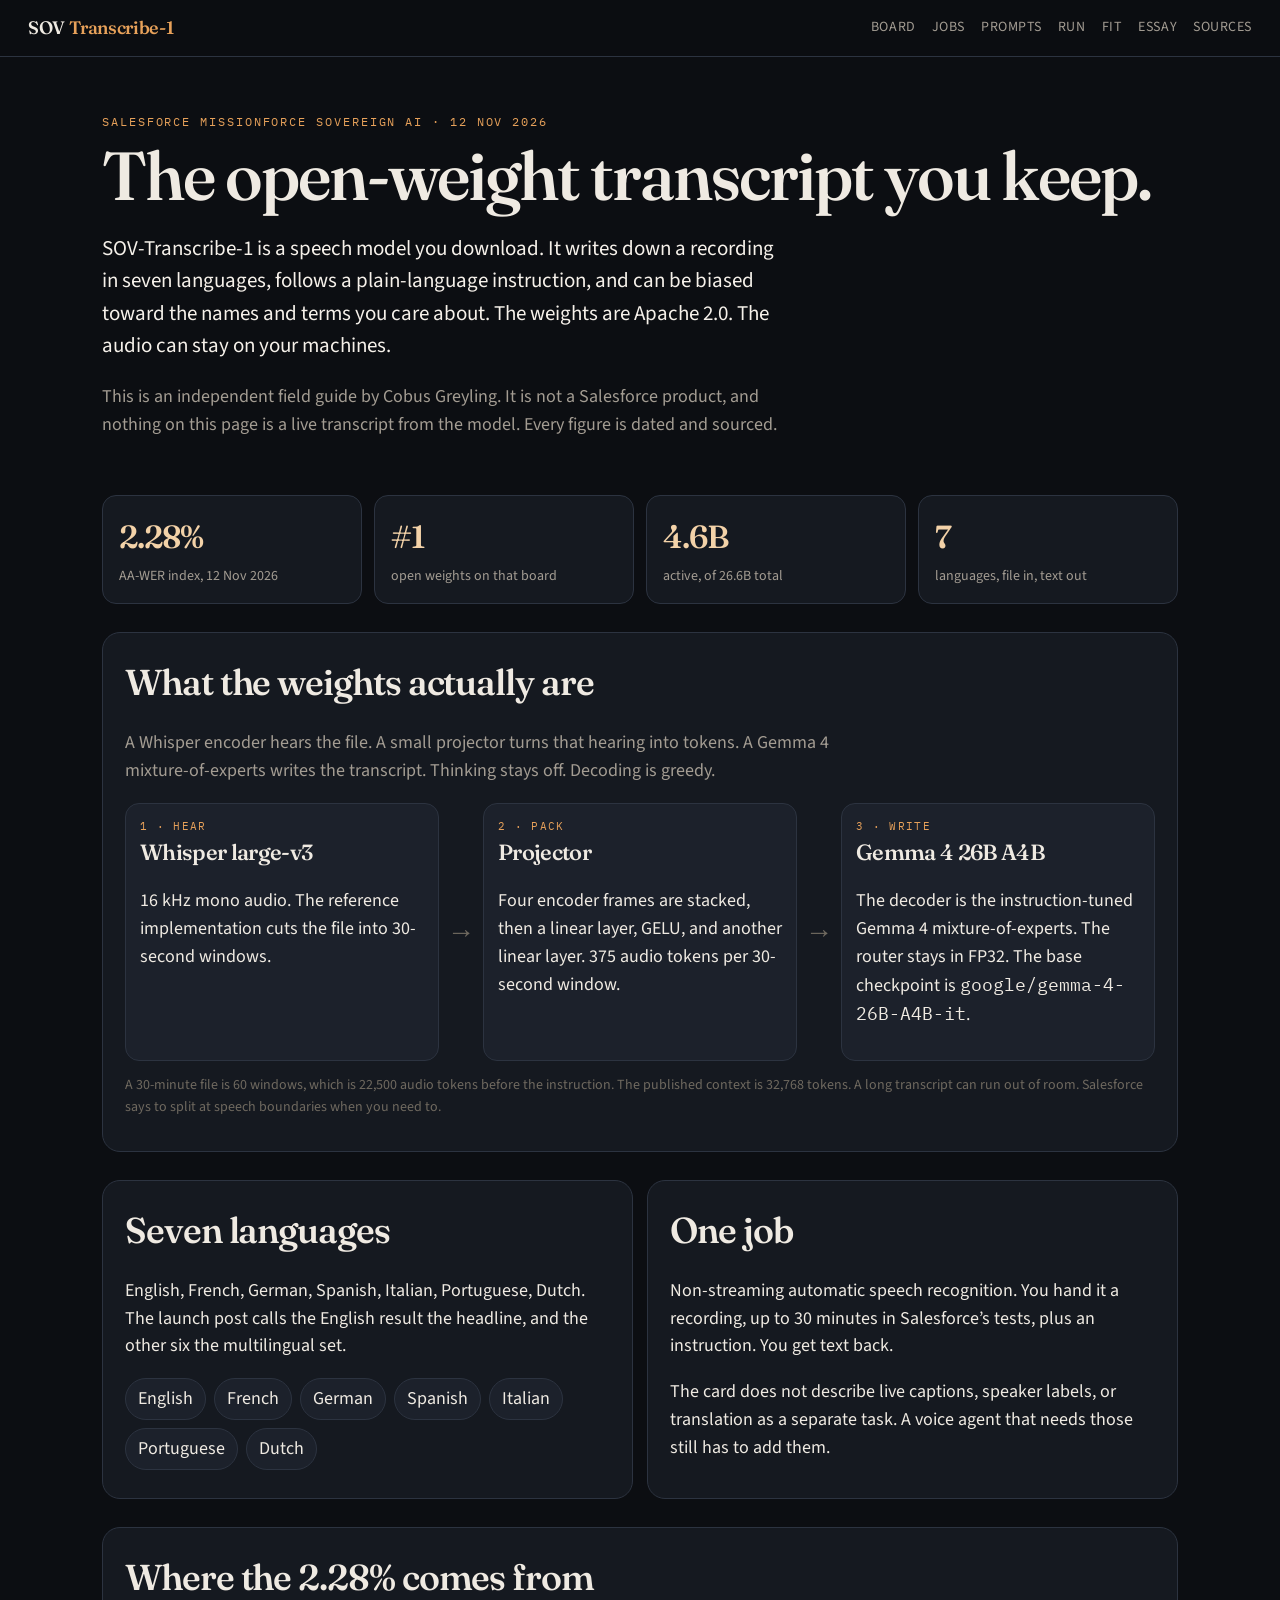
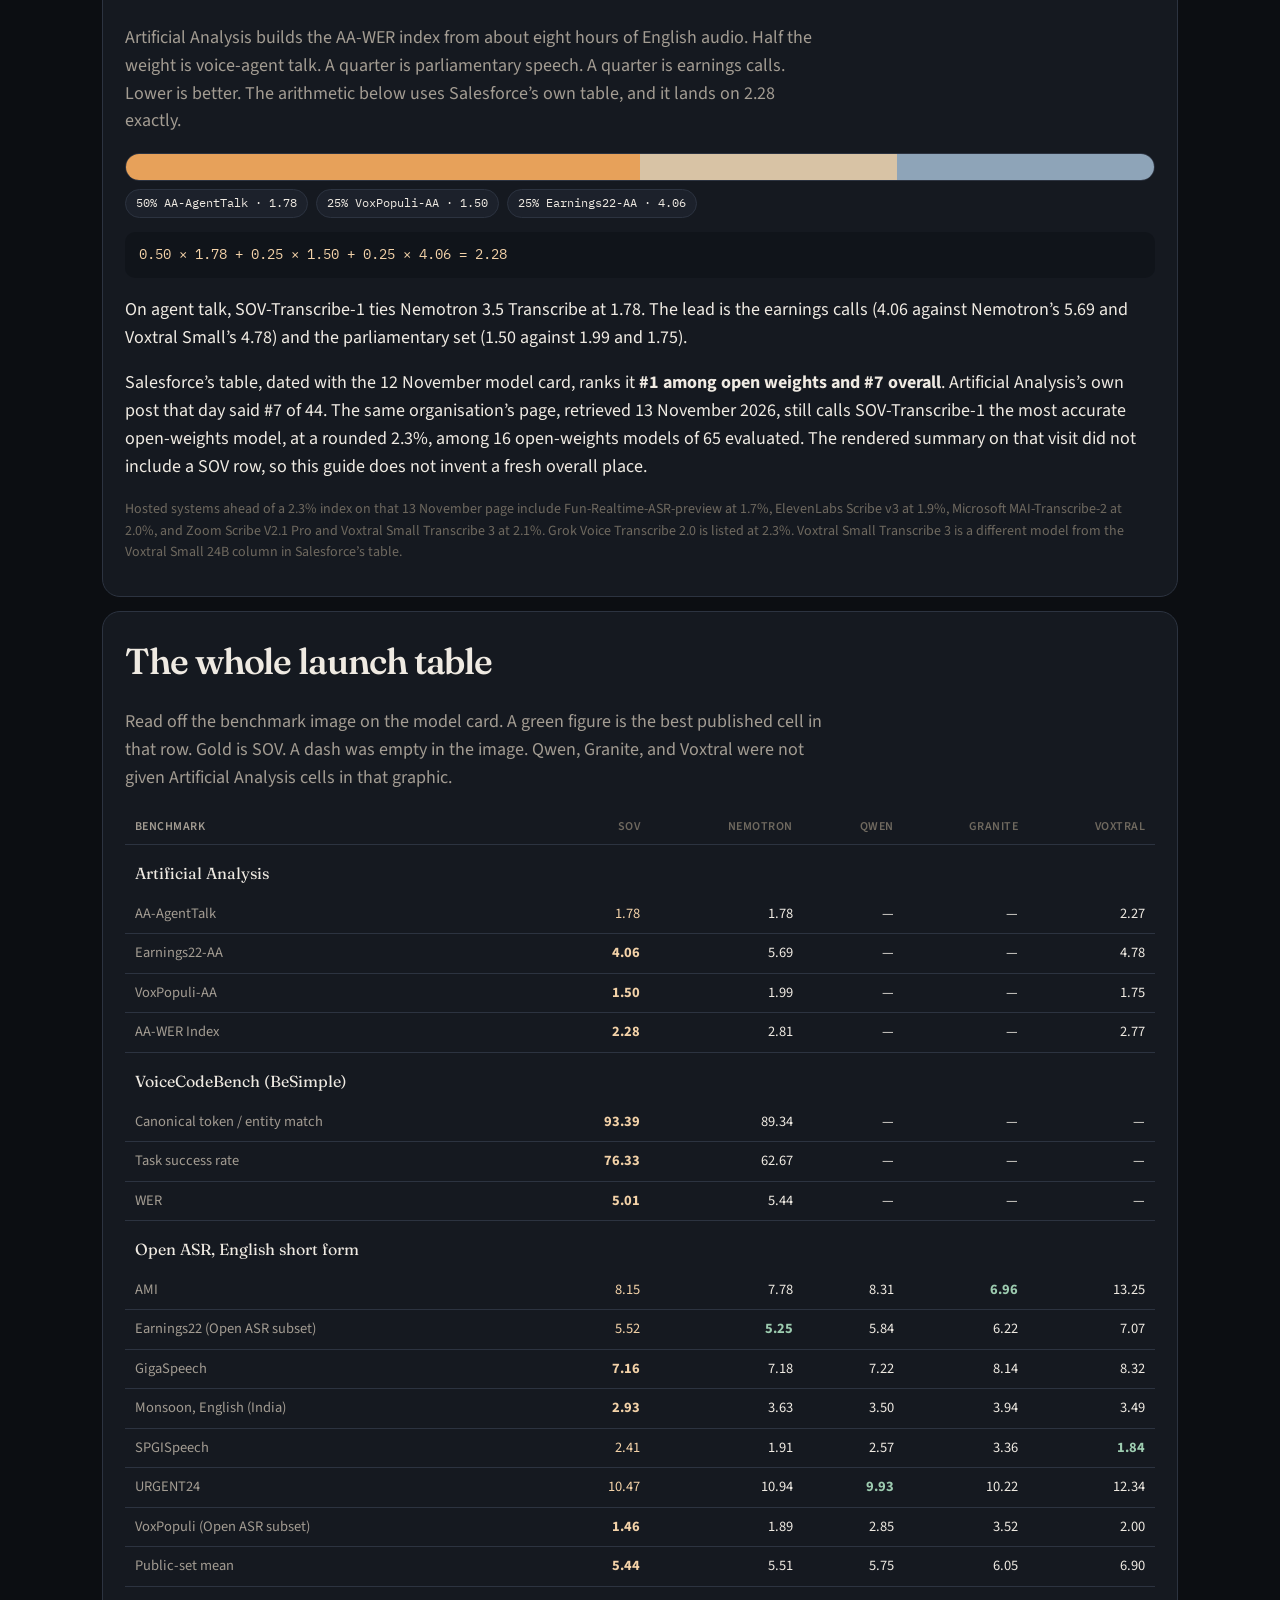
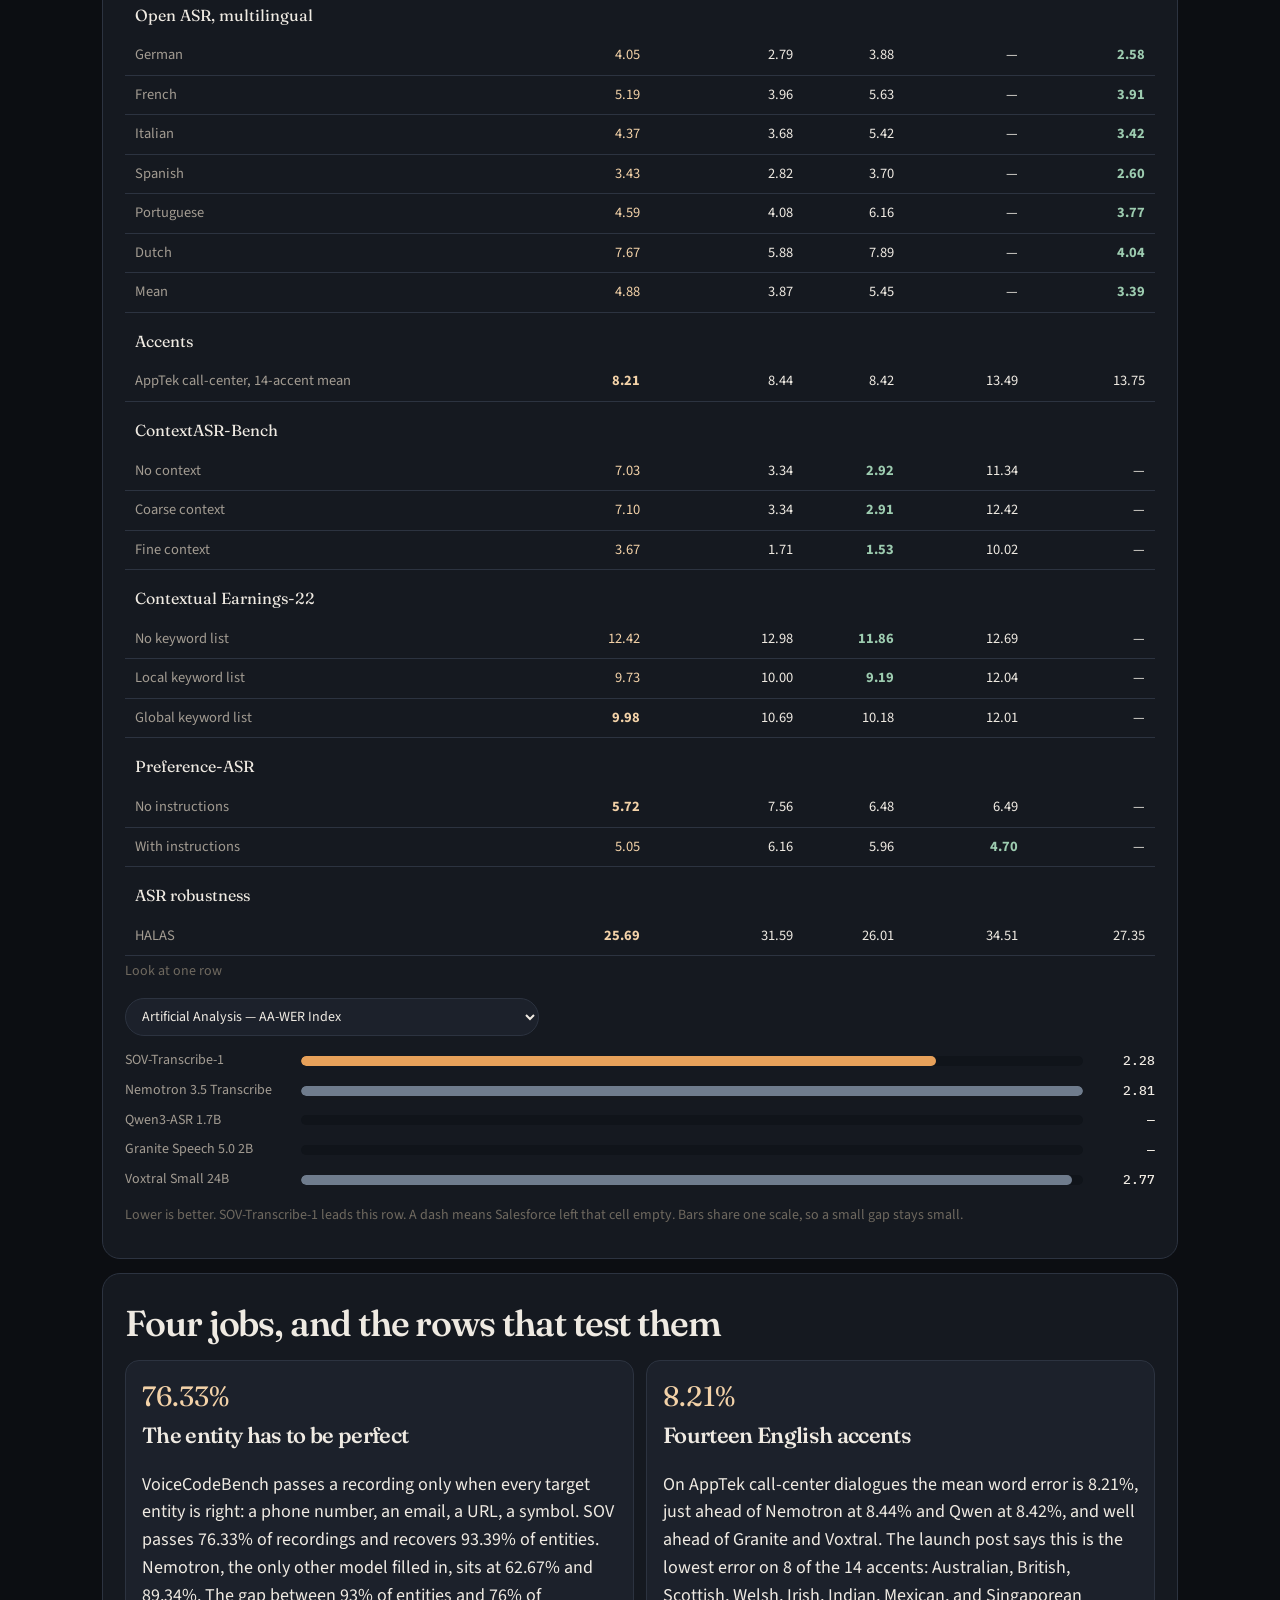
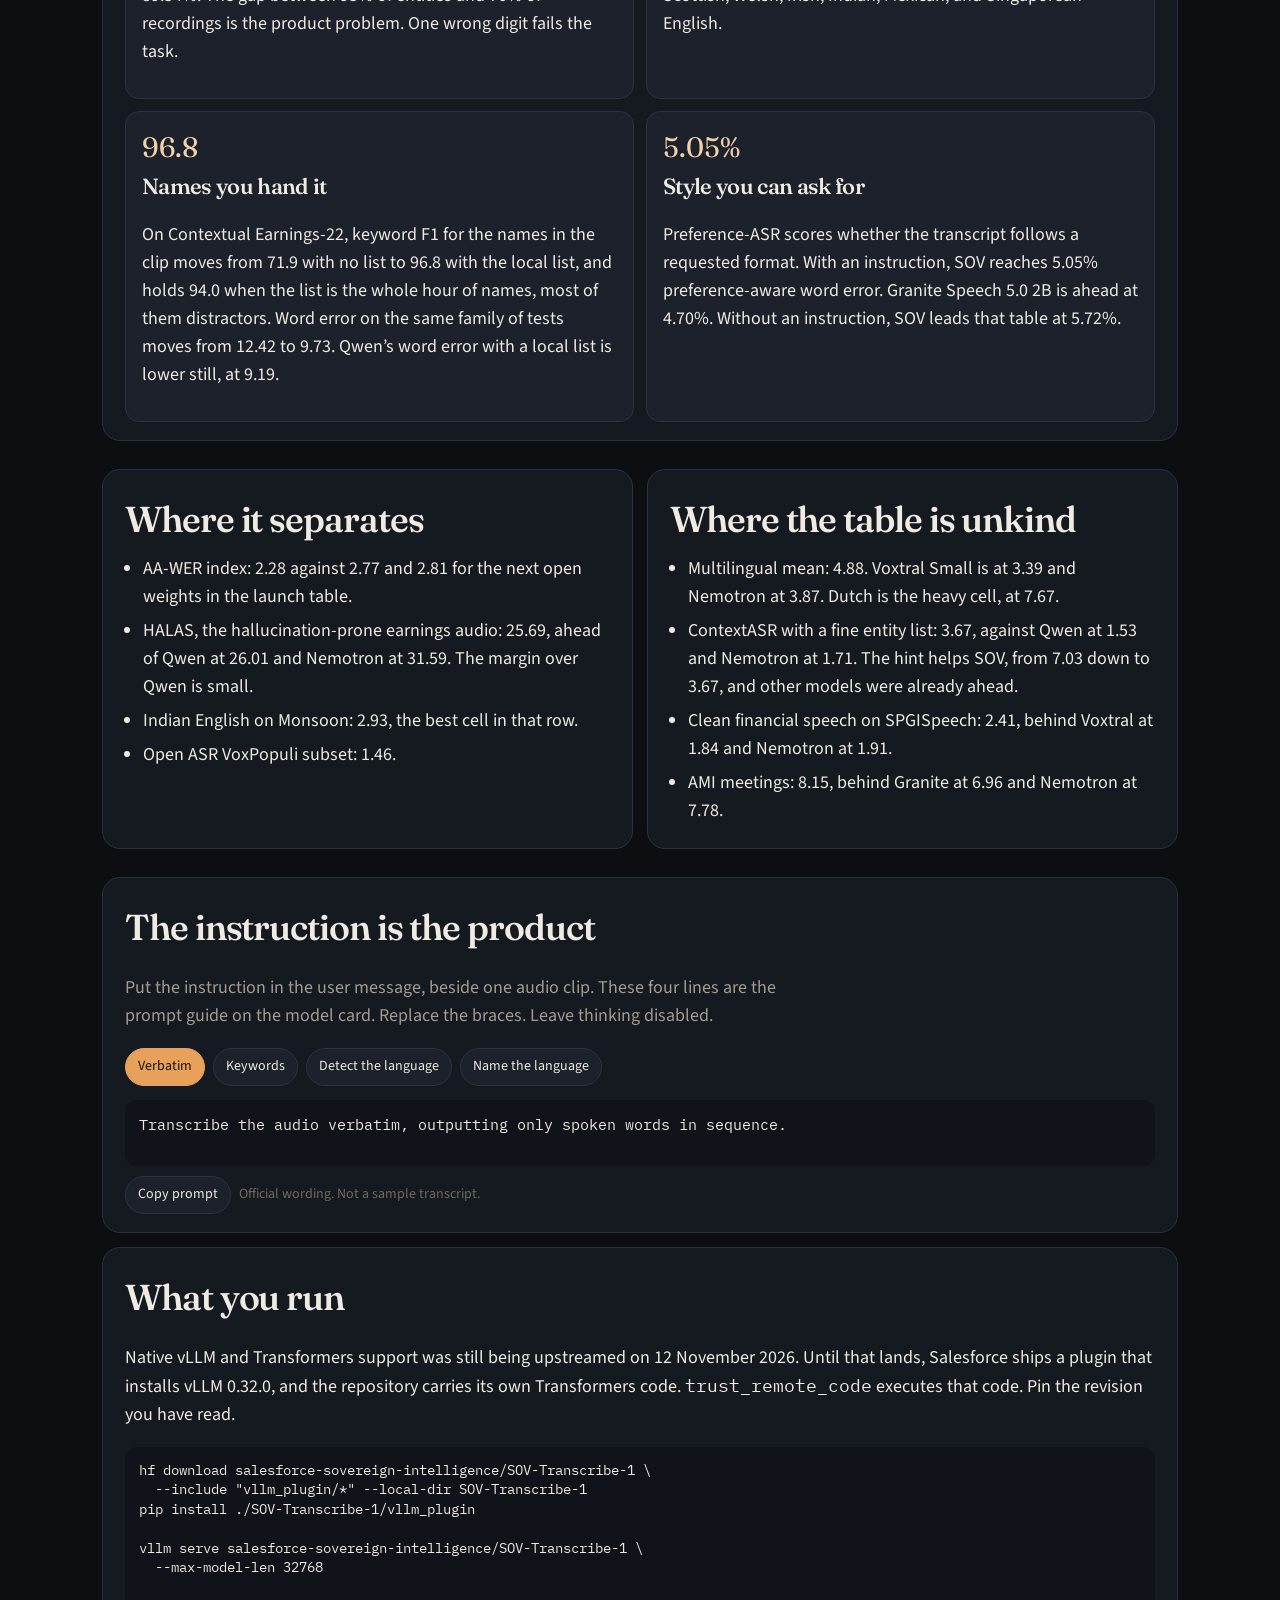
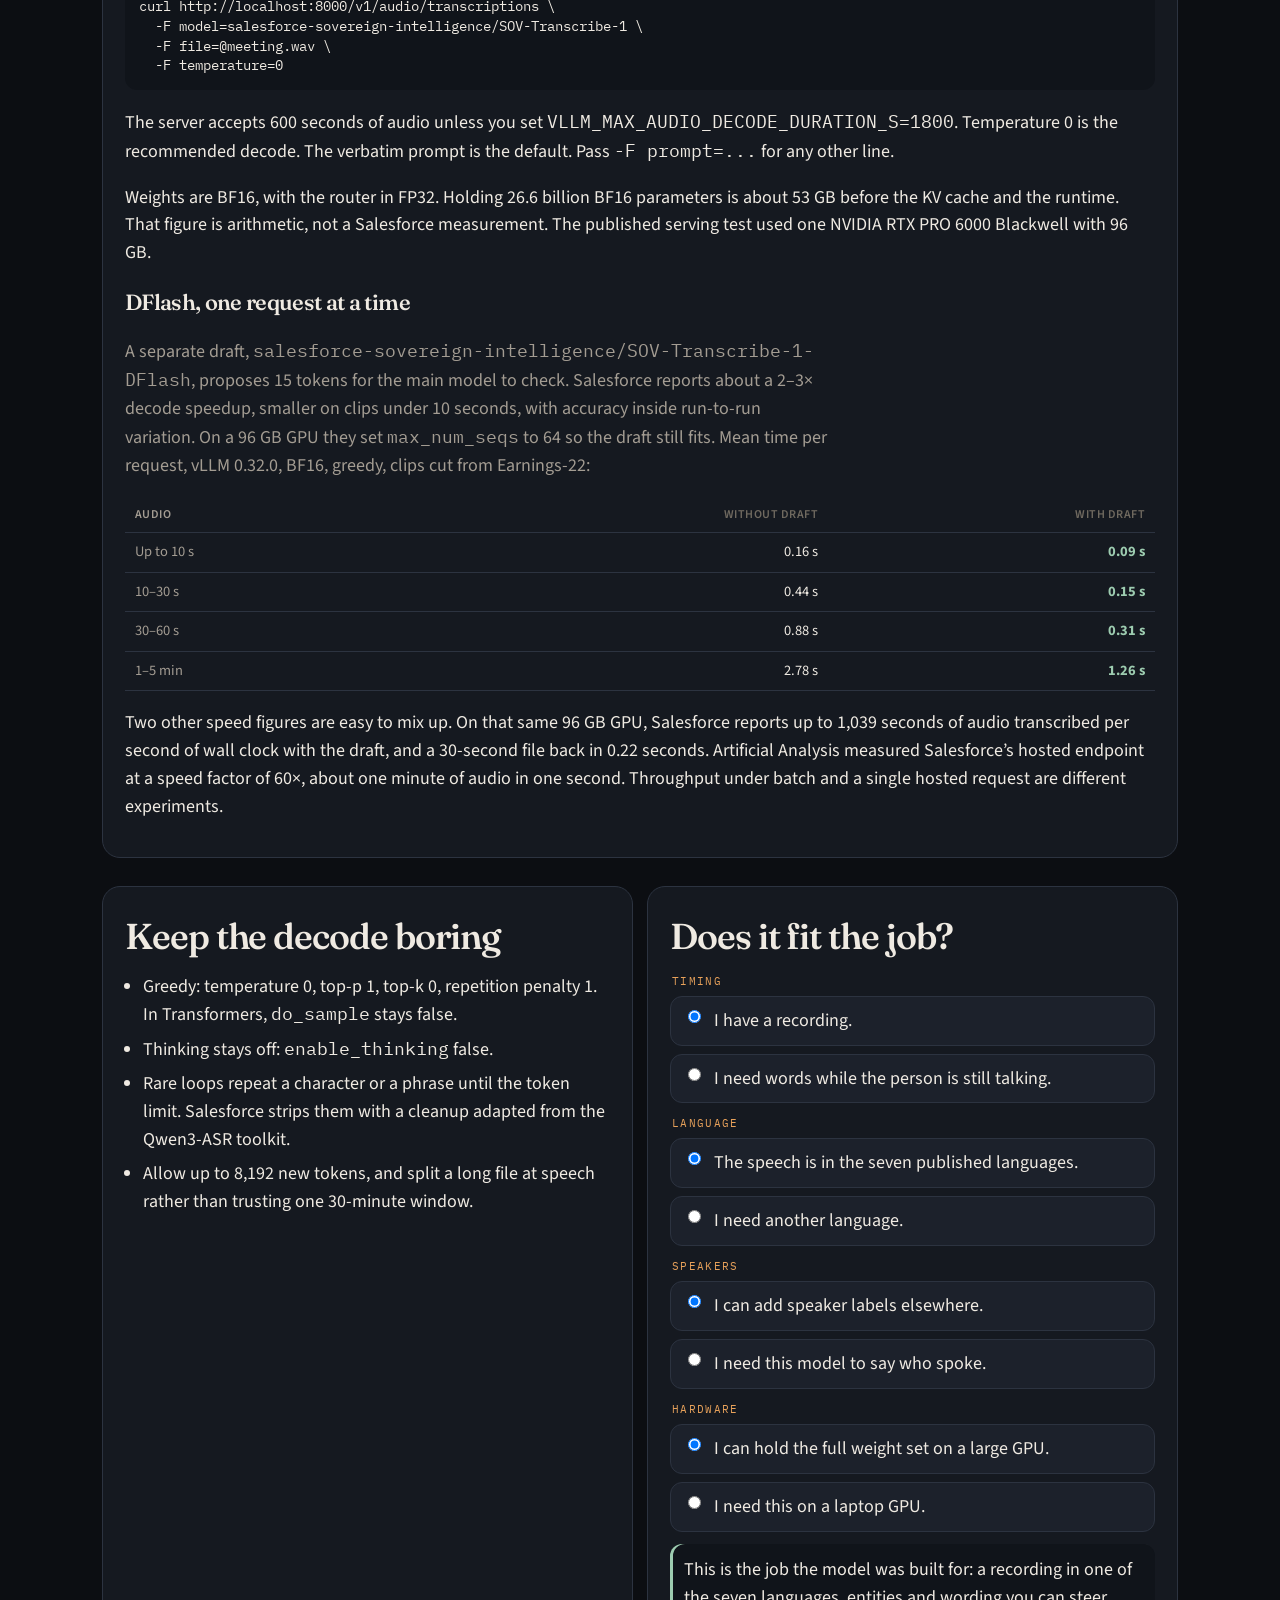
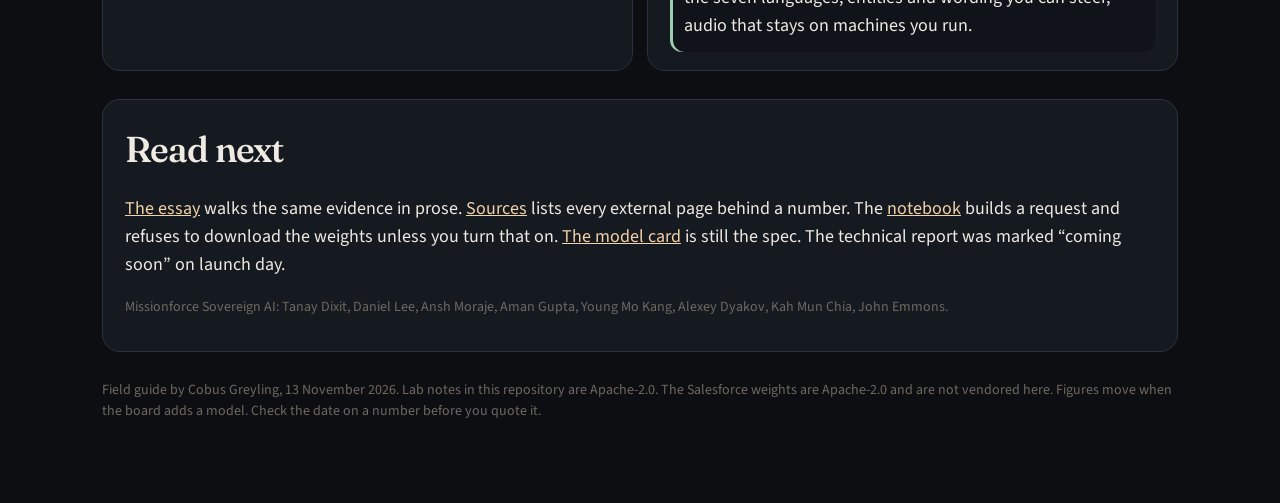
==== index.html @ 519de32b "Add a field guide to Salesforce SOV-Transcribe-1. The guide keeps the 12 November 2026 launch table," ====
<!DOCTYPE html>
<html lang="en">
<head>
  <meta charset="utf-8" />
  <meta name="viewport" content="width=device-width, initial-scale=1" />
  <title>SOV-Transcribe-1 — a field guide</title>
  <meta name="description" content="Independent field guide to Salesforce SOV-Transcribe-1. Architecture, the 12 November 2026 benchmark table, prompts, and what it takes to run the weights." />
  <meta property="og:title" content="SOV-Transcribe-1 — a field guide" />
  <meta property="og:description" content="The open-weight transcript you keep. 2.28% AA-WER, where that lead comes from, and where the table is unkind." />
  <meta property="og:type" content="website" />
  <link rel="icon" href="assets/favicon.svg" type="image/svg+xml" />
  <link rel="preconnect" href="https://fonts.googleapis.com" />
  <link rel="preconnect" href="https://fonts.gstatic.com" crossorigin />
  <link href="https://fonts.googleapis.com/css2?family=Fraunces:opsz,wght@9..144,500;9..144,560&family=IBM+Plex+Mono:wght@400;500&family=Source+Sans+3:wght@400;600&display=swap" rel="stylesheet" />
  <link rel="stylesheet" href="styles.css" />
</head>
<body>
  <nav class="nav">
    <a class="brand" href="#top">SOV <span>Transcribe-1</span></a>
    <div class="nav-links">
      <a href="#board">Board</a>
      <a href="#jobs">Jobs</a>
      <a href="#prompts">Prompts</a>
      <a href="#run">Run</a>
      <a href="#fit">Fit</a>
      <a href="BLOG.md">Essay</a>
      <a href="SOURCES.md">Sources</a>
    </div>
  </nav>

  <main class="wrap" id="top">
    <header class="hero">
      <p class="eyebrow">Salesforce Missionforce Sovereign AI · 12 Nov 2026</p>
      <h1>The open-weight transcript you keep.</h1>
      <p class="lede">SOV-Transcribe-1 is a speech model you download. It writes down a recording in seven languages, follows a plain-language instruction, and can be biased toward the names and terms you care about. The weights are Apache 2.0. The audio can stay on your machines.</p>
      <p class="sub">This is an independent field guide by Cobus Greyling. It is not a Salesforce product, and nothing on this page is a live transcript from the model. Every figure is dated and sourced.</p>
    </header>

    <section class="stats" aria-label="Snapshot">
      <div class="stat"><b>2.28%</b><span>AA-WER index, 12 Nov 2026</span></div>
      <div class="stat"><b>#1</b><span>open weights on that board</span></div>
      <div class="stat"><b>4.6B</b><span>active, of 26.6B total</span></div>
      <div class="stat"><b>7</b><span>languages, file in, text out</span></div>
    </section>

    <section class="panel" id="model">
      <h2>What the weights actually are</h2>
      <p class="sub">A Whisper encoder hears the file. A small projector turns that hearing into tokens. A Gemma 4 mixture-of-experts writes the transcript. Thinking stays off. Decoding is greedy.</p>
      <div class="arch">
        <article class="stage">
          <div class="k">1 · Hear</div>
          <h3>Whisper large-v3</h3>
          <p>16 kHz mono audio. The reference implementation cuts the file into 30-second windows.</p>
        </article>
        <div class="arrow" aria-hidden="true">→</div>
        <article class="stage">
          <div class="k">2 · Pack</div>
          <h3>Projector</h3>
          <p>Four encoder frames are stacked, then a linear layer, GELU, and another linear layer. 375 audio tokens per 30-second window.</p>
        </article>
        <div class="arrow" aria-hidden="true">→</div>
        <article class="stage">
          <div class="k">3 · Write</div>
          <h3>Gemma 4 26B A4B</h3>
          <p>The decoder is the instruction-tuned Gemma 4 mixture-of-experts. The router stays in FP32. The base checkpoint is <code>google/gemma-4-26B-A4B-it</code>.</p>
        </article>
      </div>
      <p class="note">A 30-minute file is 60 windows, which is 22,500 audio tokens before the instruction. The published context is 32,768 tokens. A long transcript can run out of room. Salesforce says to split at speech boundaries when you need to.</p>
    </section>

    <section class="grid-2">
      <article class="panel">
        <h2>Seven languages</h2>
        <p>English, French, German, Spanish, Italian, Portuguese, Dutch. The launch post calls the English result the headline, and the other six the multilingual set.</p>
        <div class="langs">
          <span>English</span><span>French</span><span>German</span><span>Spanish</span><span>Italian</span><span>Portuguese</span><span>Dutch</span>
        </div>
      </article>
      <article class="panel">
        <h2>One job</h2>
        <p>Non-streaming automatic speech recognition. You hand it a recording, up to 30 minutes in Salesforce’s tests, plus an instruction. You get text back.</p>
        <p>The card does not describe live captions, speaker labels, or translation as a separate task. A voice agent that needs those still has to add them.</p>
      </article>
    </section>

    <section class="panel" id="board">
      <h2>Where the 2.28% comes from</h2>
      <p class="sub">Artificial Analysis builds the AA-WER index from about eight hours of English audio. Half the weight is voice-agent talk. A quarter is parliamentary speech. A quarter is earnings calls. Lower is better. The arithmetic below uses Salesforce’s own table, and it lands on 2.28 exactly.</p>
      <div class="weight" aria-hidden="true"><i></i><i></i><i></i></div>
      <div class="chips">
        <span class="chip">50% AA-AgentTalk · 1.78</span>
        <span class="chip">25% VoxPopuli-AA · 1.50</span>
        <span class="chip">25% Earnings22-AA · 4.06</span>
      </div>
      <p class="math">0.50 × 1.78 + 0.25 × 1.50 + 0.25 × 4.06 = 2.28</p>
      <p>On agent talk, SOV-Transcribe-1 ties Nemotron 3.5 Transcribe at 1.78. The lead is the earnings calls (4.06 against Nemotron’s 5.69 and Voxtral Small’s 4.78) and the parliamentary set (1.50 against 1.99 and 1.75).</p>
      <p>Salesforce’s table, dated with the 12 November model card, ranks it <strong>#1 among open weights and #7 overall</strong>. Artificial Analysis’s own post that day said #7 of 44. The same organisation’s page, retrieved 13 November 2026, still calls SOV-Transcribe-1 the most accurate open-weights model, at a rounded 2.3%, among 16 open-weights models of 65 evaluated. The rendered summary on that visit did not include a SOV row, so this guide does not invent a fresh overall place.</p>
      <p class="note">Hosted systems ahead of a 2.3% index on that 13 November page include Fun-Realtime-ASR-preview at 1.7%, ElevenLabs Scribe v3 at 1.9%, Microsoft MAI-Transcribe-2 at 2.0%, and Zoom Scribe V2.1 Pro and Voxtral Small Transcribe 3 at 2.1%. Grok Voice Transcribe 2.0 is listed at 2.3%. Voxtral Small Transcribe 3 is a different model from the Voxtral Small 24B column in Salesforce’s table.</p>
    </section>

    <section class="panel">
      <h2>The whole launch table</h2>
      <p class="sub">Read off the benchmark image on the model card. A green figure is the best published cell in that row. Gold is SOV. A dash was empty in the image. Qwen, Granite, and Voxtral were not given Artificial Analysis cells in that graphic.</p>
      <div class="table-wrap">
        <table id="table"></table>
      </div>
      <label class="note" for="row-select">Look at one row</label>
      <div class="toolbar">
        <select id="row-select" aria-label="Benchmark row"></select>
      </div>
      <div class="bars" id="chart"></div>
      <p class="note" id="chart-note"></p>
    </section>

    <section class="panel" id="jobs">
      <h2>Four jobs, and the rows that test them</h2>
      <div class="jobs">
        <article class="job">
          <div class="num">76.33%</div>
          <h3>The entity has to be perfect</h3>
          <p>VoiceCodeBench passes a recording only when every target entity is right: a phone number, an email, a URL, a symbol. SOV passes 76.33% of recordings and recovers 93.39% of entities. Nemotron, the only other model filled in, sits at 62.67% and 89.34%. The gap between 93% of entities and 76% of recordings is the product problem. One wrong digit fails the task.</p>
        </article>
        <article class="job">
          <div class="num">8.21%</div>
          <h3>Fourteen English accents</h3>
          <p>On AppTek call-center dialogues the mean word error is 8.21%, just ahead of Nemotron at 8.44% and Qwen at 8.42%, and well ahead of Granite and Voxtral. The launch post says this is the lowest error on 8 of the 14 accents: Australian, British, Scottish, Welsh, Irish, Indian, Mexican, and Singaporean English.</p>
        </article>
        <article class="job">
          <div class="num">96.8</div>
          <h3>Names you hand it</h3>
          <p>On Contextual Earnings-22, keyword F1 for the names in the clip moves from 71.9 with no list to 96.8 with the local list, and holds 94.0 when the list is the whole hour of names, most of them distractors. Word error on the same family of tests moves from 12.42 to 9.73. Qwen’s word error with a local list is lower still, at 9.19.</p>
        </article>
        <article class="job">
          <div class="num">5.05%</div>
          <h3>Style you can ask for</h3>
          <p>Preference-ASR scores whether the transcript follows a requested format. With an instruction, SOV reaches 5.05% preference-aware word error. Granite Speech 5.0 2B is ahead at 4.70%. Without an instruction, SOV leads that table at 5.72%.</p>
        </article>
      </div>
    </section>

    <section class="grid-2">
      <article class="panel">
        <h2>Where it separates</h2>
        <ul>
          <li>AA-WER index: 2.28 against 2.77 and 2.81 for the next open weights in the launch table.</li>
          <li>HALAS, the hallucination-prone earnings audio: 25.69, ahead of Qwen at 26.01 and Nemotron at 31.59. The margin over Qwen is small.</li>
          <li>Indian English on Monsoon: 2.93, the best cell in that row.</li>
          <li>Open ASR VoxPopuli subset: 1.46.</li>
        </ul>
      </article>
      <article class="panel">
        <h2>Where the table is unkind</h2>
        <ul>
          <li>Multilingual mean: 4.88. Voxtral Small is at 3.39 and Nemotron at 3.87. Dutch is the heavy cell, at 7.67.</li>
          <li>ContextASR with a fine entity list: 3.67, against Qwen at 1.53 and Nemotron at 1.71. The hint helps SOV, from 7.03 down to 3.67, and other models were already ahead.</li>
          <li>Clean financial speech on SPGISpeech: 2.41, behind Voxtral at 1.84 and Nemotron at 1.91.</li>
          <li>AMI meetings: 8.15, behind Granite at 6.96 and Nemotron at 7.78.</li>
        </ul>
      </article>
    </section>

    <section class="panel" id="prompts">
      <h2>The instruction is the product</h2>
      <p class="sub">Put the instruction in the user message, beside one audio clip. These four lines are the prompt guide on the model card. Replace the braces. Leave thinking disabled.</p>
      <div class="toolbar" id="prompt-tabs"></div>
      <div class="prompt-box" id="prompt-box"></div>
      <div class="row-actions">
        <button class="copy" id="copy" type="button">Copy prompt</button>
        <span class="note">Official wording. Not a sample transcript.</span>
      </div>
    </section>

    <section class="panel" id="run">
      <h2>What you run</h2>
      <p>Native vLLM and Transformers support was still being upstreamed on 12 November 2026. Until that lands, Salesforce ships a plugin that installs vLLM 0.32.0, and the repository carries its own Transformers code. <code>trust_remote_code</code> executes that code. Pin the revision you have read.</p>
      <pre>hf download salesforce-sovereign-intelligence/SOV-Transcribe-1 \
  --include "vllm_plugin/*" --local-dir SOV-Transcribe-1
pip install ./SOV-Transcribe-1/vllm_plugin

vllm serve salesforce-sovereign-intelligence/SOV-Transcribe-1 \
  --max-model-len 32768

curl http://localhost:8000/v1/audio/transcriptions \
  -F model=salesforce-sovereign-intelligence/SOV-Transcribe-1 \
  -F file=@meeting.wav \
  -F temperature=0</pre>
      <p>The server accepts 600 seconds of audio unless you set <code>VLLM_MAX_AUDIO_DECODE_DURATION_S=1800</code>. Temperature 0 is the recommended decode. The verbatim prompt is the default. Pass <code>-F prompt=...</code> for any other line.</p>
      <p>Weights are BF16, with the router in FP32. Holding 26.6 billion BF16 parameters is about 53 GB before the KV cache and the runtime. That figure is arithmetic, not a Salesforce measurement. The published serving test used one NVIDIA RTX PRO 6000 Blackwell with 96 GB.</p>
      <h3>DFlash, one request at a time</h3>
      <p class="sub">A separate draft, <code>salesforce-sovereign-intelligence/SOV-Transcribe-1-DFlash</code>, proposes 15 tokens for the main model to check. Salesforce reports about a 2–3× decode speedup, smaller on clips under 10 seconds, with accuracy inside run-to-run variation. On a 96 GB GPU they set <code>max_num_seqs</code> to 64 so the draft still fits. Mean time per request, vLLM 0.32.0, BF16, greedy, clips cut from Earnings-22:</p>
      <div class="table-wrap">
        <table>
          <thead>
            <tr><th>Audio</th><th>Without draft</th><th>With draft</th></tr>
          </thead>
          <tbody id="latency"></tbody>
        </table>
      </div>
      <p>Two other speed figures are easy to mix up. On that same 96 GB GPU, Salesforce reports up to 1,039 seconds of audio transcribed per second of wall clock with the draft, and a 30-second file back in 0.22 seconds. Artificial Analysis measured Salesforce’s hosted endpoint at a speed factor of 60×, about one minute of audio in one second. Throughput under batch and a single hosted request are different experiments.</p>
    </section>

    <section class="grid-2">
      <article class="panel">
        <h2>Keep the decode boring</h2>
        <ul>
          <li>Greedy: temperature 0, top-p 1, top-k 0, repetition penalty 1. In Transformers, <code>do_sample</code> stays false.</li>
          <li>Thinking stays off: <code>enable_thinking</code> false.</li>
          <li>Rare loops repeat a character or a phrase until the token limit. Salesforce strips them with a cleanup adapted from the Qwen3-ASR toolkit.</li>
          <li>Allow up to 8,192 new tokens, and split a long file at speech rather than trusting one 30-minute window.</li>
        </ul>
      </article>
      <article class="panel" id="fit">
        <h2>Does it fit the job?</h2>
        <form id="fit-form">
          <fieldset class="fit">
            <legend>Timing</legend>
            <label><input type="radio" name="timing" value="file" checked /> I have a recording.</label>
            <label><input type="radio" name="timing" value="live" /> I need words while the person is still talking.</label>
          </fieldset>
          <fieldset class="fit">
            <legend>Language</legend>
            <label><input type="radio" name="lang" value="seven" checked /> The speech is in the seven published languages.</label>
            <label><input type="radio" name="lang" value="other" /> I need another language.</label>
          </fieldset>
          <fieldset class="fit">
            <legend>Speakers</legend>
            <label><input type="radio" name="speakers" value="no" checked /> I can add speaker labels elsewhere.</label>
            <label><input type="radio" name="speakers" value="yes" /> I need this model to say who spoke.</label>
          </fieldset>
          <fieldset class="fit">
            <legend>Hardware</legend>
            <label><input type="radio" name="gpu" value="yes" checked /> I can hold the full weight set on a large GPU.</label>
            <label><input type="radio" name="gpu" value="no" /> I need this on a laptop GPU.</label>
          </fieldset>
        </form>
        <div class="verdict" id="verdict"></div>
      </article>
    </section>

    <section class="panel">
      <h2>Read next</h2>
      <p><a href="BLOG.md">The essay</a> walks the same evidence in prose. <a href="SOURCES.md">Sources</a> lists every external page behind a number. The <a href="notebooks/sov_transcribe_1.ipynb">notebook</a> builds a request and refuses to download the weights unless you turn that on. <a href="https://huggingface.co/salesforce-sovereign-intelligence/SOV-Transcribe-1">The model card</a> is still the spec. The technical report was marked “coming soon” on launch day.</p>
      <p class="note">Missionforce Sovereign AI: Tanay Dixit, Daniel Lee, Ansh Moraje, Aman Gupta, Young Mo Kang, Alexey Dyakov, Kah Mun Chia, John Emmons.</p>
    </section>

    <footer>
      Field guide by Cobus Greyling, 13 November 2026. Lab notes in this repository are Apache-2.0. The Salesforce weights are Apache-2.0 and are not vendored here. Figures move when the board adds a model. Check the date on a number before you quote it.
    </footer>
  </main>
  <script src="benchmarks.js"></script>
  <script src="app.js"></script>
</body>
</html>
---- styles.css ----
:root {
  --bg: #0c0e12;
  --bg-2: #151920;
  --bg-3: #1c212b;
  --line: #2c3340;
  --ink: #efeae2;
  --muted: #a39c92;
  --faint: #6f695f;
  --accent: #e7a15a;
  --accent-2: #f3d2a8;
  --good: #9dccb0;
  --warn: #e08b74;
  --sov: #e7a15a;
  --serif: "Fraunces", "Iowan Old Style", Georgia, serif;
  --sans: "Source Sans 3", "Avenir Next", "Segoe UI", sans-serif;
  --mono: "IBM Plex Mono", ui-monospace, monospace;
  --max: 1120px;
}

* { box-sizing: border-box; }
html { scroll-behavior: smooth; }
body {
  margin: 0;
  background:
    radial-gradient(1200px 500px at 80% -10%, rgba(231, 161, 90, 0.14), transparent 55%),
    var(--bg);
  color: var(--ink);
  font-family: var(--sans);
  font-size: 18px;
  line-height: 1.55;
}
a { color: var(--accent-2); }
a:hover { color: white; }
img { max-width: 100%; }

.nav {
  position: sticky;
  top: 0;
  z-index: 5;
  display: flex;
  justify-content: space-between;
  gap: 16px;
  align-items: center;
  padding: 14px 28px;
  background: rgba(12, 14, 18, 0.9);
  border-bottom: 1px solid var(--line);
  backdrop-filter: blur(10px);
}
.brand {
  color: var(--ink);
  text-decoration: none;
  font-family: var(--serif);
  font-weight: 560;
  letter-spacing: -0.02em;
}
.brand span { color: var(--accent); }
.nav-links { display: flex; flex-wrap: wrap; gap: 16px; }
.nav-links a {
  color: var(--muted);
  text-decoration: none;
  font-size: 14px;
  letter-spacing: 0.04em;
  text-transform: uppercase;
}
.nav-links a:hover { color: var(--ink); }

.wrap {
  max-width: var(--max);
  margin: 0 auto;
  padding: 28px 22px 80px;
  overflow-x: clip;
}
.panel, .stat, .stage, .job { min-width: 0; }

.eyebrow {
  margin: 0 0 10px;
  color: var(--accent);
  font-family: var(--mono);
  font-size: 12px;
  letter-spacing: 0.16em;
  text-transform: uppercase;
}
h1, h2, h3 { font-family: var(--serif); font-weight: 560; letter-spacing: -0.03em; }
h1 { font-size: clamp(40px, 6vw, 68px); line-height: 1.02; margin: 0 0 16px; }
h2 { font-size: clamp(28px, 3vw, 36px); margin: 0 0 8px; }
h3 { font-size: 22px; margin: 0 0 8px; }
.lede { font-size: 21px; max-width: 42rem; color: #f6f1ea; }
.sub { color: var(--muted); max-width: 44rem; }
.note { color: var(--faint); font-size: 14px; }

.hero { padding: 28px 0 10px; }

.stats {
  display: grid;
  grid-template-columns: repeat(4, 1fr);
  gap: 12px;
  margin: 28px 0;
}
.stat {
  background: var(--bg-2);
  border: 1px solid var(--line);
  border-radius: 14px;
  padding: 16px 16px 14px;
}
.stat b {
  display: block;
  font-family: var(--serif);
  font-size: 32px;
  font-weight: 560;
  letter-spacing: -0.03em;
  color: var(--accent-2);
}
.stat span { color: var(--muted); font-size: 14px; }

.panel, .hero {
  scroll-margin-top: 76px;
}
.panel {
  background: var(--bg-2);
  border: 1px solid var(--line);
  border-radius: 18px;
  padding: 22px 22px 18px;
  margin: 14px 0;
}
.grid-2, .grid-3 {
  display: grid;
  gap: 14px;
}
.grid-2 { grid-template-columns: 1fr 1fr; }
.grid-3 { grid-template-columns: 1.2fr 1fr 1fr; }

.arch {
  display: grid;
  grid-template-columns: 1fr auto 1fr auto 1fr;
  gap: 8px;
  align-items: stretch;
  margin-top: 16px;
}
.stage {
  background: var(--bg-3);
  border-radius: 14px;
  padding: 14px;
  border: 1px solid var(--line);
}
.stage .k {
  font-family: var(--mono);
  font-size: 11px;
  letter-spacing: 0.12em;
  text-transform: uppercase;
  color: var(--accent);
}
.arrow {
  align-self: center;
  color: var(--faint);
  font-family: var(--serif);
  font-size: 28px;
}

.weight {
  display: flex;
  height: 28px;
  border-radius: 999px;
  overflow: hidden;
  margin: 14px 0 8px;
  border: 1px solid var(--line);
}
.weight i { display: block; height: 100%; }
.weight i:nth-child(1) { width: 50%; background: #e7a15a; }
.weight i:nth-child(2) { width: 25%; background: #d8c3a5; }
.weight i:nth-child(3) { width: 25%; background: #8ea4b8; }
.chips { display: flex; flex-wrap: wrap; gap: 8px; }
.chip {
  font-family: var(--mono);
  font-size: 12px;
  color: var(--ink);
  background: var(--bg-3);
  border: 1px solid var(--line);
  border-radius: 999px;
  padding: 4px 10px;
}
.math {
  font-family: var(--mono);
  font-size: 14px;
  background: #10141a;
  border-radius: 10px;
  padding: 12px 14px;
  color: var(--accent-2);
}

.toolbar {
  display: flex;
  flex-wrap: wrap;
  gap: 8px;
  margin: 14px 0;
}
.toolbar button, .copy, select {
  font: inherit;
  font-size: 14px;
  color: var(--ink);
  background: var(--bg-3);
  border: 1px solid var(--line);
  border-radius: 999px;
  padding: 7px 12px;
  cursor: pointer;
}
ul { margin: 8px 0 0; padding-left: 18px; }
li { margin: 6px 0; }
.toolbar button[aria-pressed="true"], .prompt-tab[aria-selected="true"] {
  background: var(--accent);
  color: #1a1208;
  border-color: var(--accent);
}

.table-wrap { overflow-x: auto; margin-top: 8px; max-width: 100%; }
table { width: 100%; border-collapse: collapse; font-size: 14.5px; }
th, td { text-align: right; padding: 8px 10px; border-bottom: 1px solid var(--line); white-space: nowrap; }
th:first-child, td:first-child { text-align: left; color: var(--muted); }
th { color: var(--faint); font-weight: 600; font-size: 12px; letter-spacing: 0.04em; text-transform: uppercase; }
td.best { color: var(--good); font-weight: 700; }
td.sov { color: var(--accent-2); }
tr.group td {
  text-align: left;
  color: var(--ink);
  font-family: var(--serif);
  font-size: 16px;
  padding-top: 16px;
  border-bottom-color: transparent;
}

.bars { display: grid; gap: 8px; margin-top: 8px; }
.bar-row { display: grid; grid-template-columns: 168px 1fr 64px; gap: 8px; align-items: center; }
.bar-row span { font-size: 14px; color: var(--muted); }
.track { height: 10px; background: #10141a; border-radius: 999px; overflow: hidden; }
.fill { height: 100%; background: #6f7c8d; border-radius: 999px; }
.fill.sov { background: var(--accent); }
.bar-row b { font-family: var(--mono); font-size: 13px; font-weight: 500; text-align: right; }

.jobs { display: grid; grid-template-columns: 1fr 1fr; gap: 12px; }
.job { background: var(--bg-3); border-radius: 14px; padding: 14px 16px; border: 1px solid var(--line); }
.job .num {
  font-family: var(--serif);
  font-size: 28px;
  color: var(--accent-2);
}
.prompt-box {
  font-family: var(--mono);
  font-size: 14.5px;
  line-height: 1.5;
  background: #10141a;
  border-radius: 12px;
  padding: 14px;
  min-height: 4.6em;
}
.row-actions { display: flex; gap: 8px; align-items: center; margin-top: 10px; }

fieldset.fit {
  border: 0;
  margin: 0 0 12px;
  padding: 0;
  display: grid;
  gap: 8px;
}
legend {
  font-family: var(--mono);
  font-size: 11px;
  letter-spacing: 0.12em;
  text-transform: uppercase;
  color: var(--accent);
  margin-bottom: 6px;
}
select { max-width: 100%; }
.fit label {
  display: flex;
  gap: 10px;
  align-items: flex-start;
  background: var(--bg-3);
  border: 1px solid var(--line);
  border-radius: 12px;
  padding: 10px 12px;
}
.verdict {
  margin-top: 12px;
  padding: 12px 14px;
  border-radius: 12px;
  background: #10141a;
}
.verdict.yes { box-shadow: inset 3px 0 0 var(--good); }
.verdict.no { box-shadow: inset 3px 0 0 var(--warn); }

pre, code { font-family: var(--mono); }
code { word-break: break-word; }
pre {
  background: #10141a;
  border-radius: 12px;
  padding: 14px;
  overflow-x: auto;
  max-width: 100%;
  font-size: 13.5px;
  line-height: 1.45;
}
.langs { display: flex; flex-wrap: wrap; gap: 8px; margin-top: 8px; }
.langs span {
  background: var(--bg-3);
  border: 1px solid var(--line);
  border-radius: 999px;
  padding: 6px 12px;
}

footer {
  margin-top: 28px;
  color: var(--faint);
  font-size: 14px;
}
footer a { color: var(--muted); }

@media (max-width: 860px) {
  .stats, .grid-2, .grid-3, .jobs, .arch { grid-template-columns: 1fr; }
  .arrow { transform: rotate(90deg); justify-self: center; }
  .bar-row { grid-template-columns: 1fr; }
  .nav {
    flex-direction: column;
    align-items: flex-start;
    padding: 12px 16px;
    gap: 8px;
  }
  .nav-links { gap: 8px 14px; }
  .eyebrow { letter-spacing: 0.06em; font-size: 11px; }
  .wrap { padding: 18px 16px 64px; }
  body { font-size: 17px; }
  pre { font-size: 12.5px; }
}
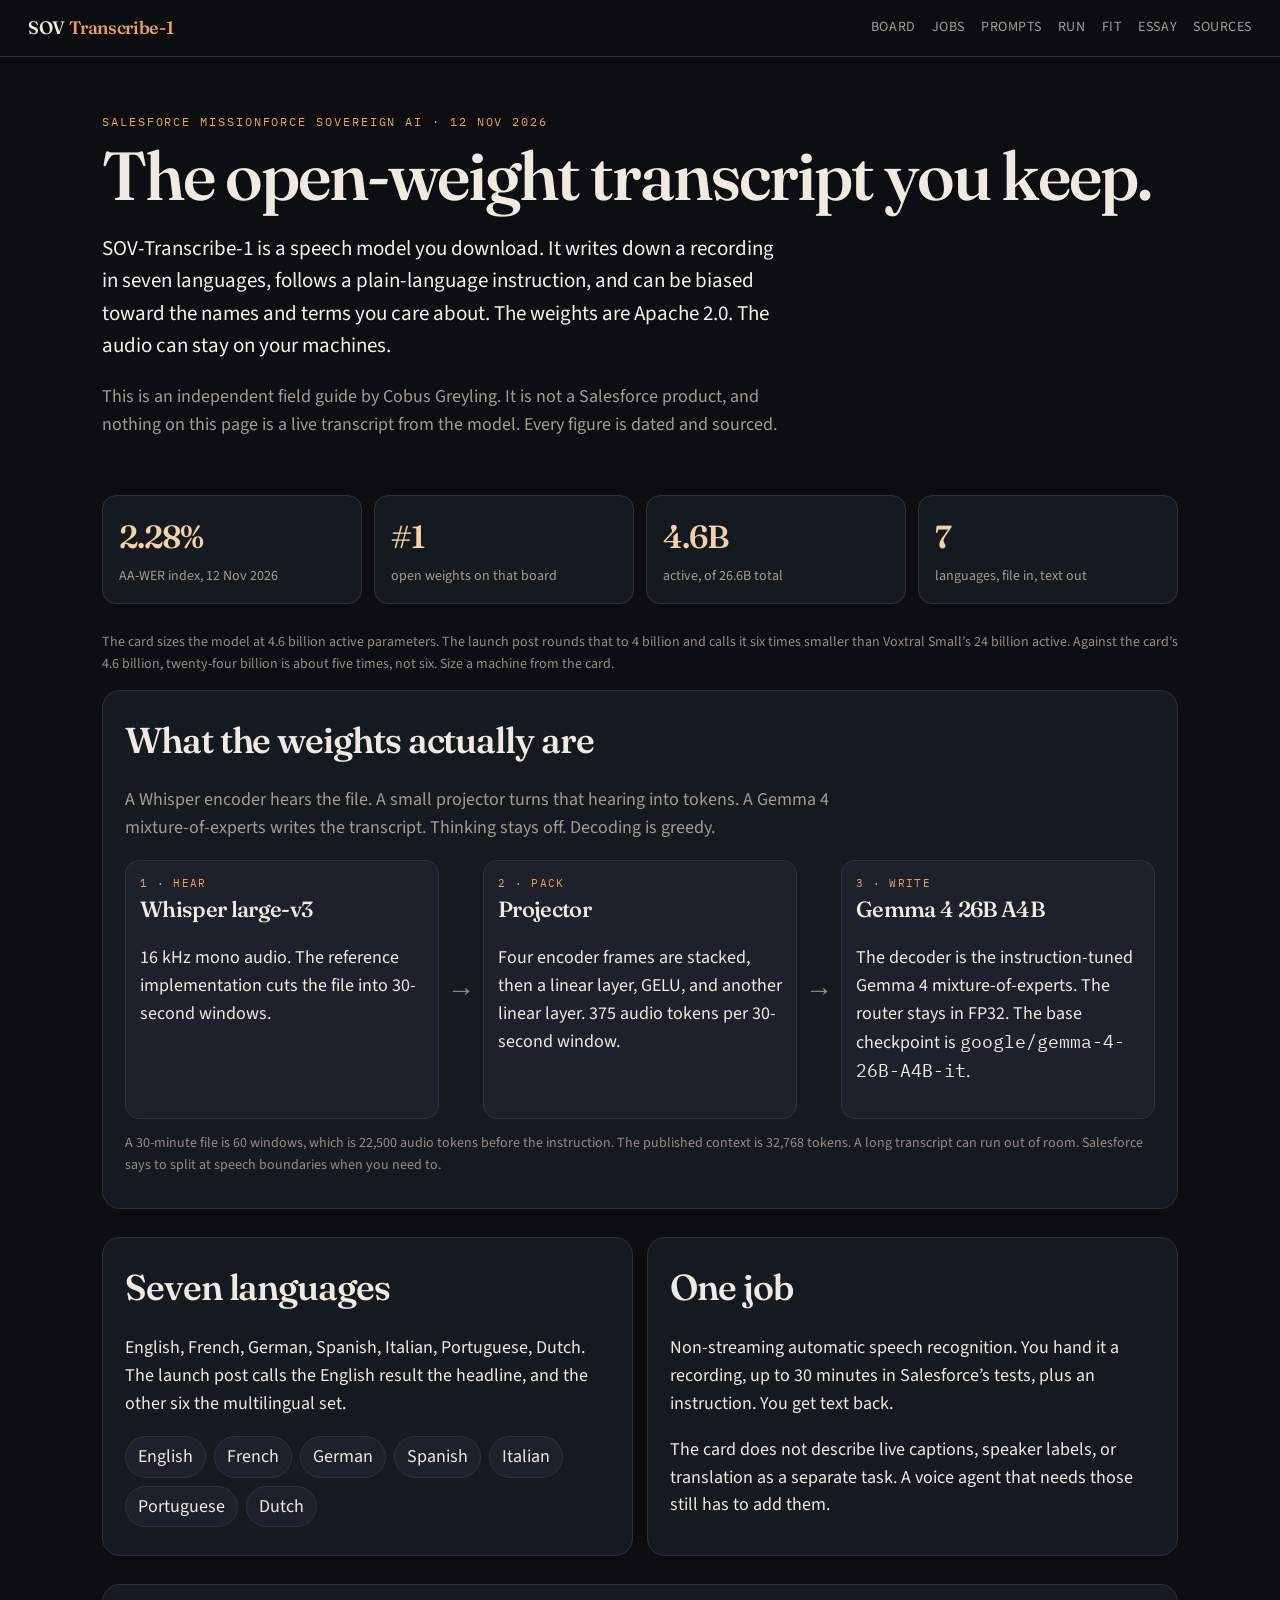
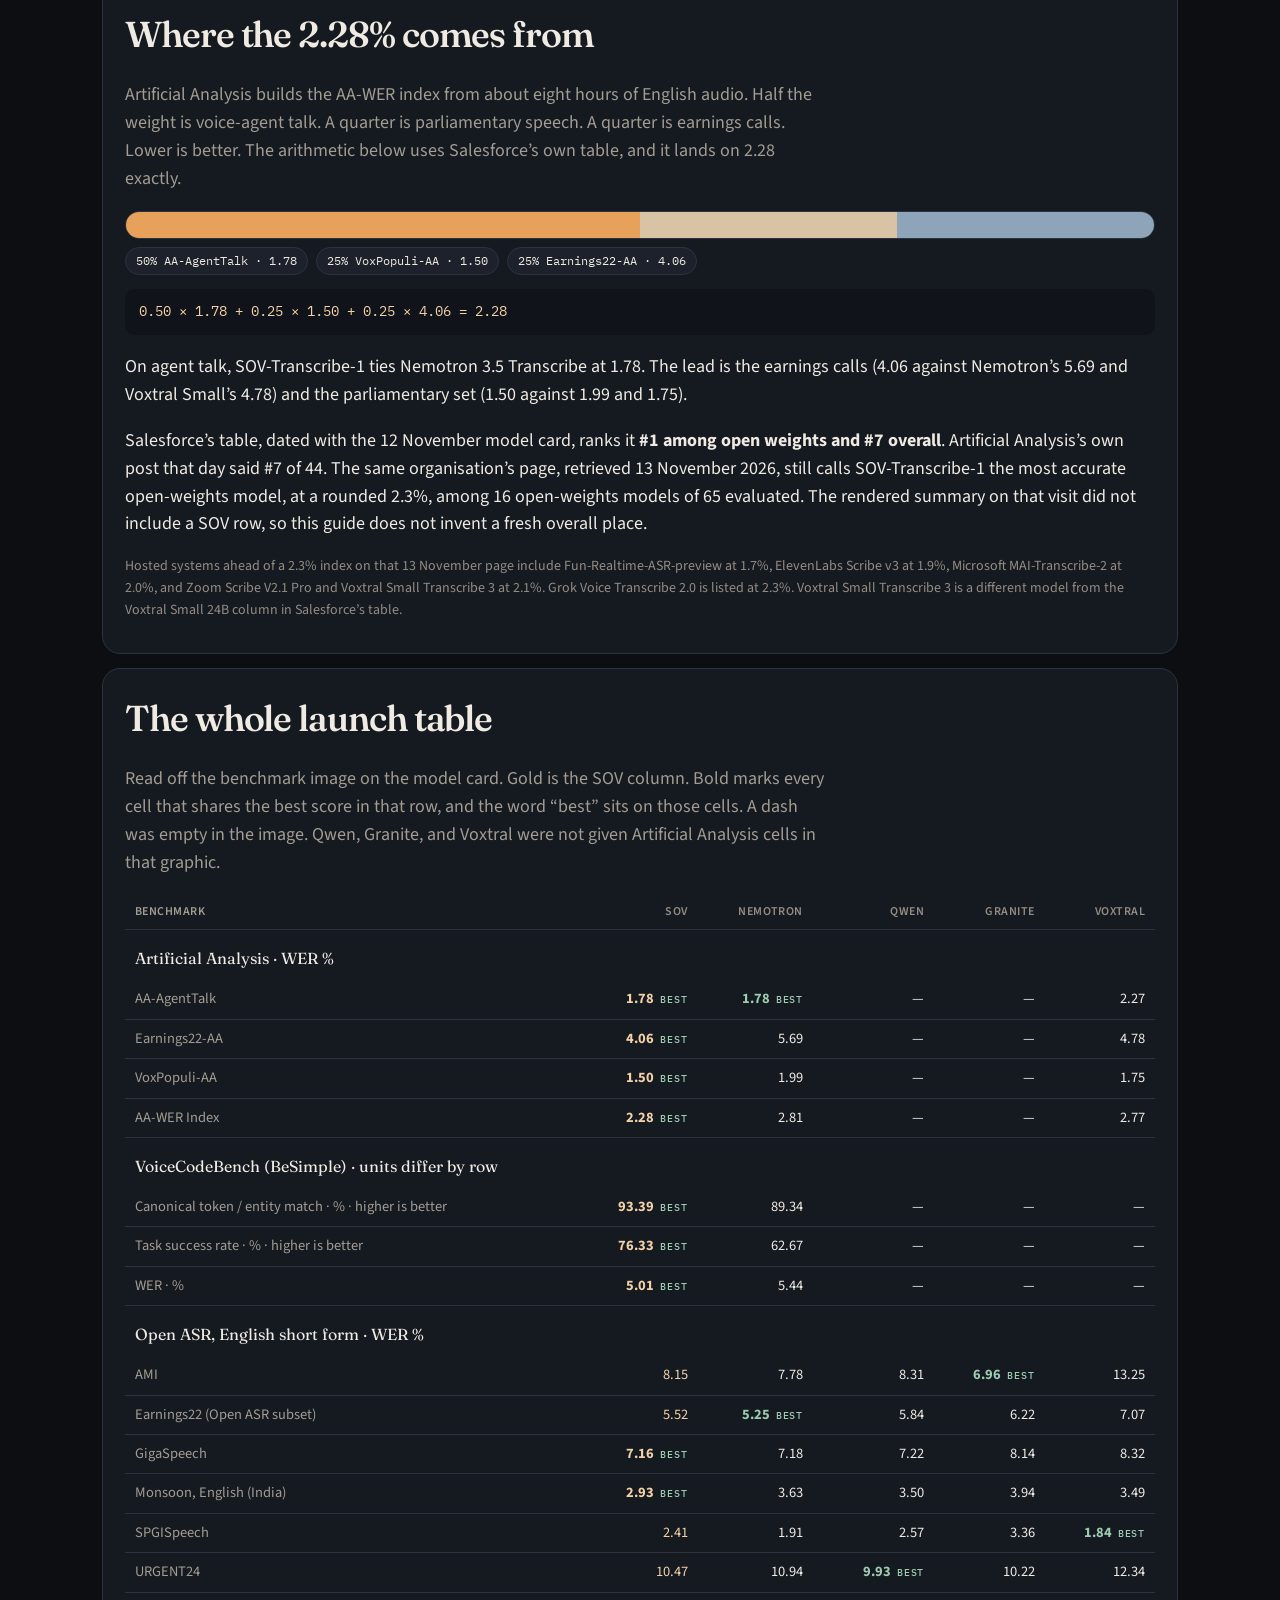
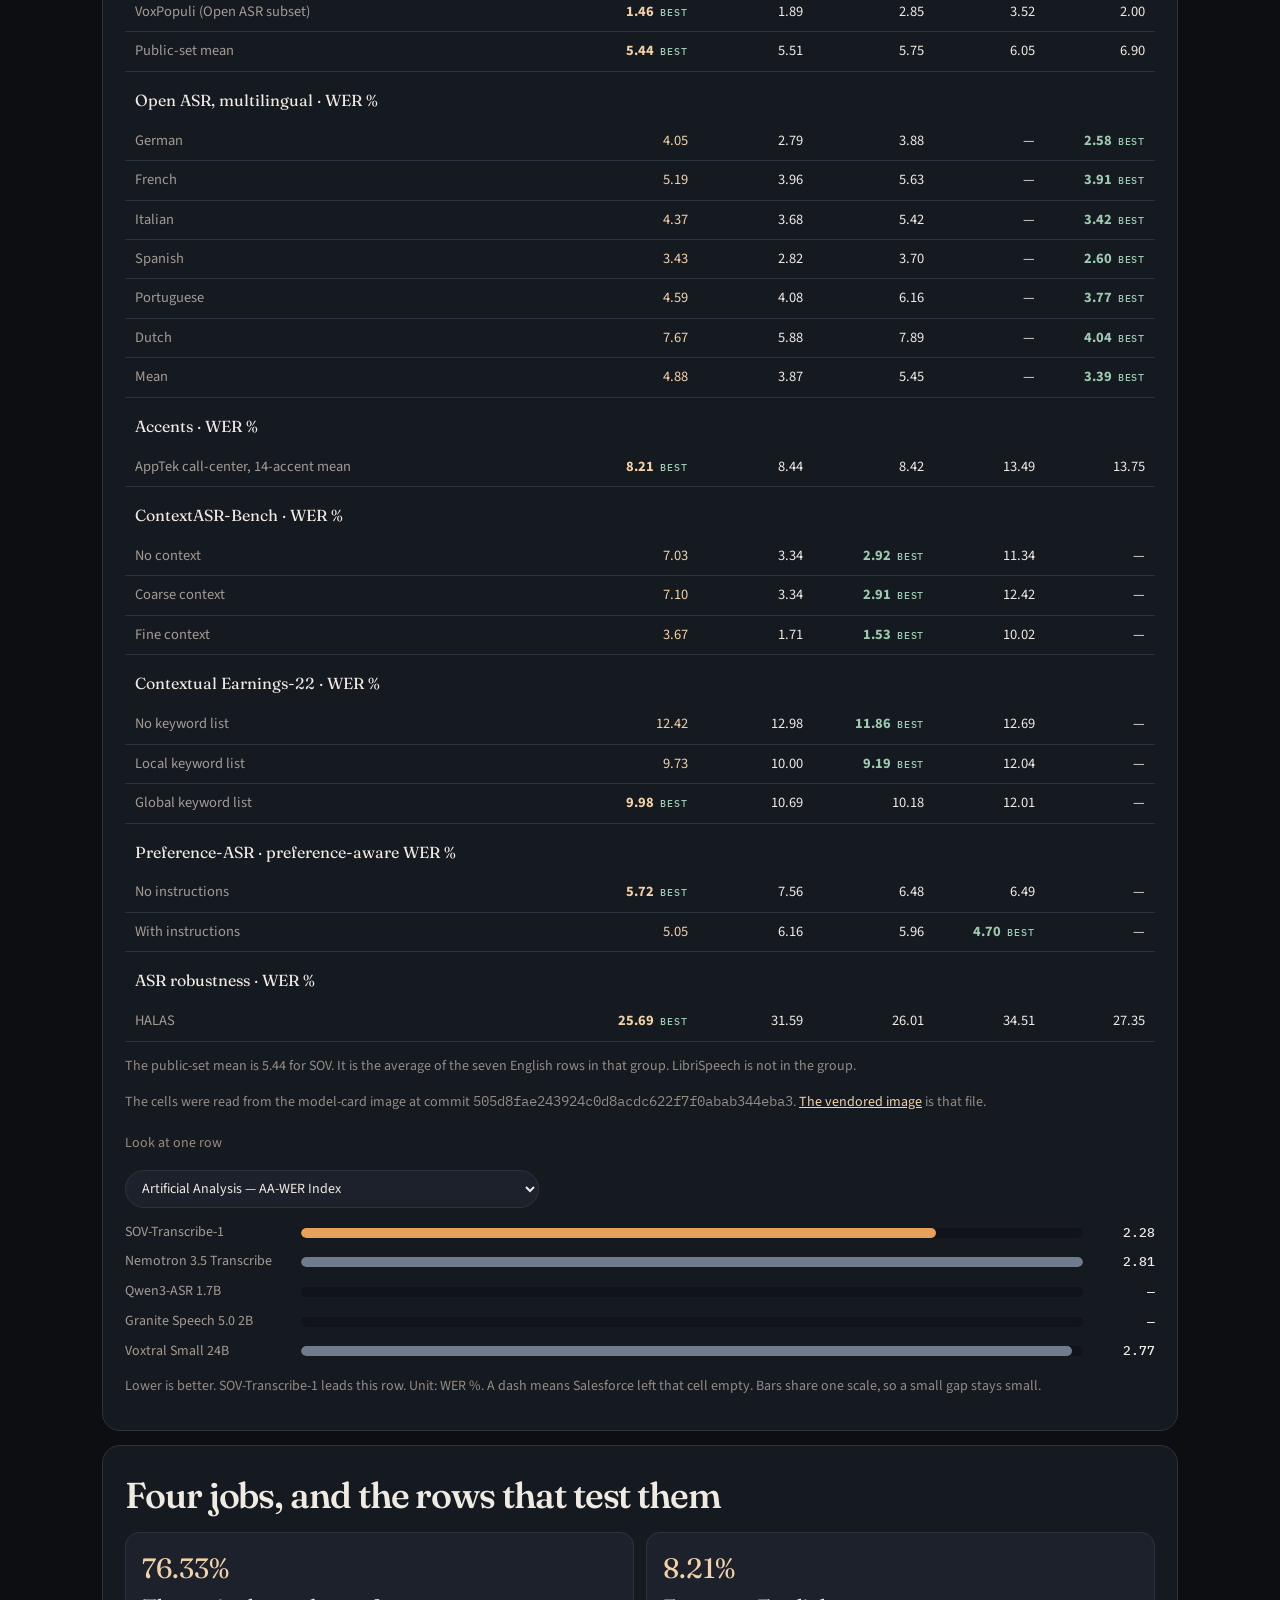
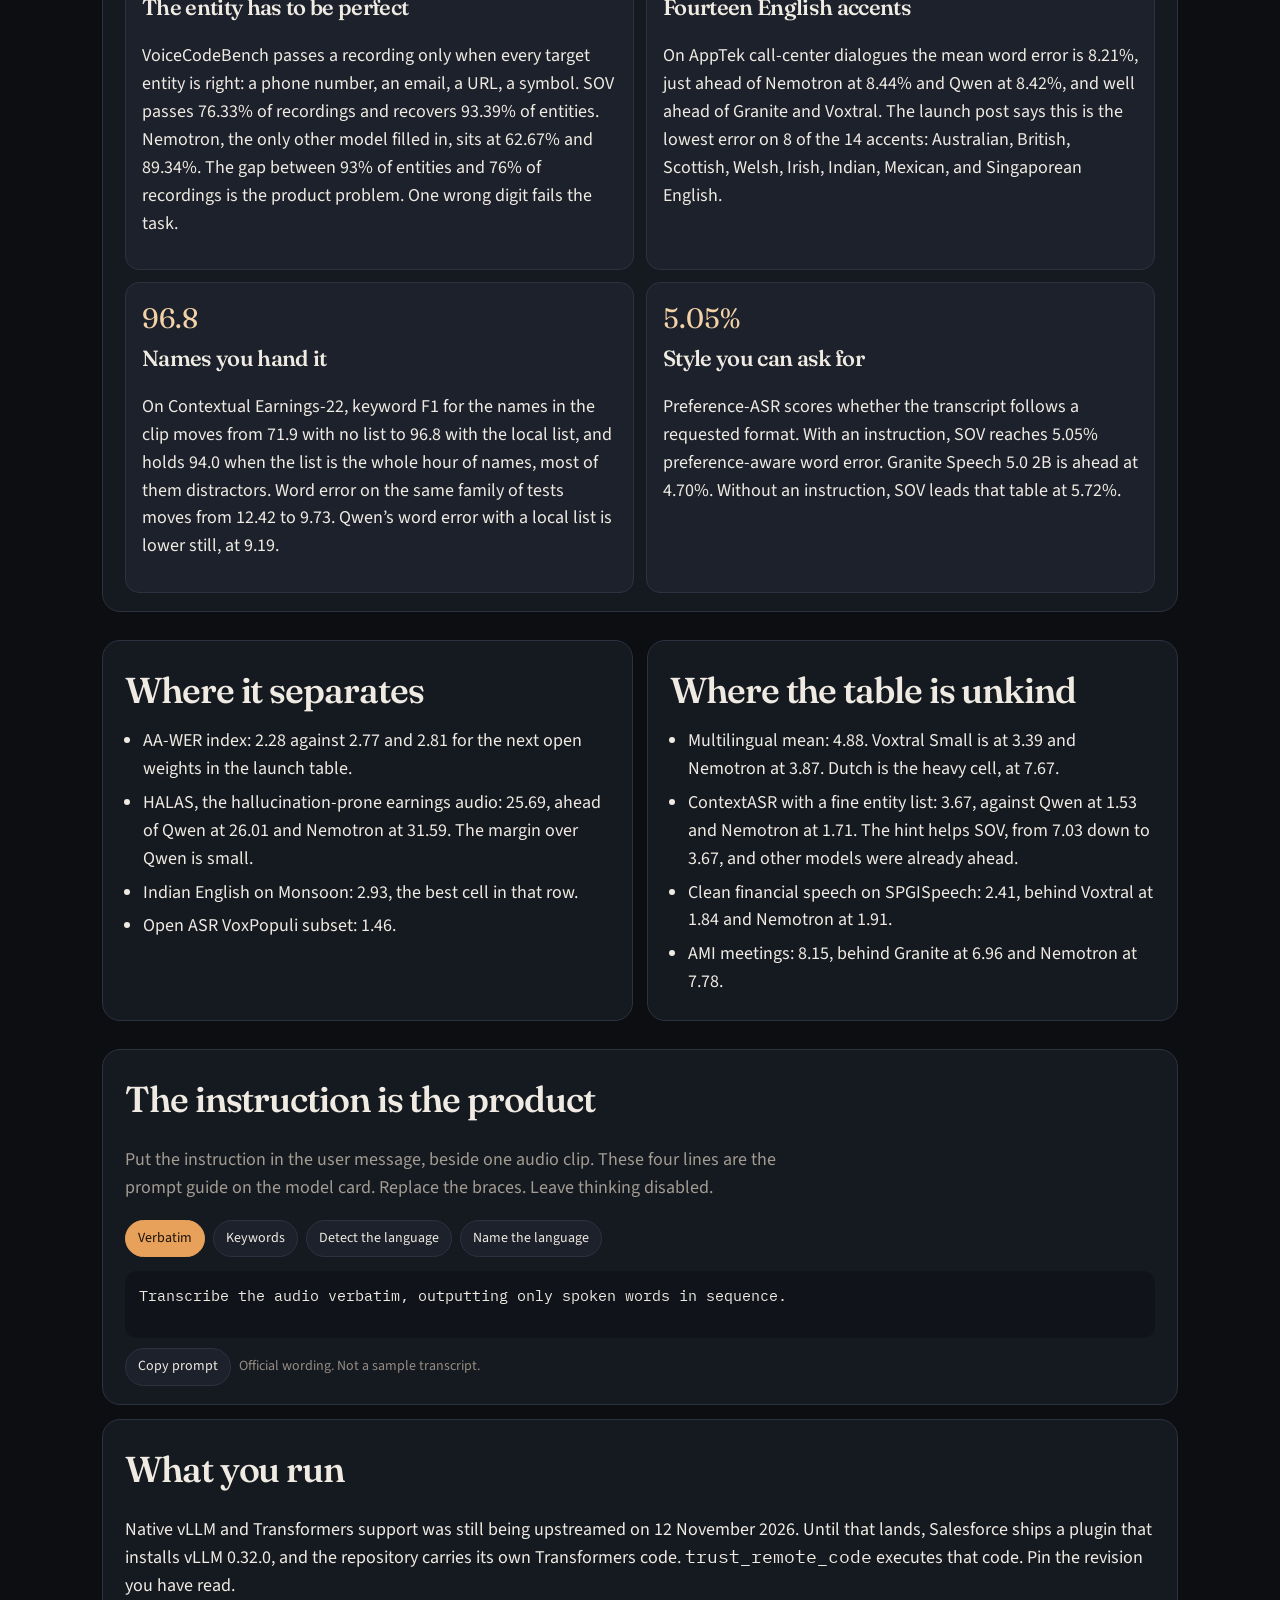
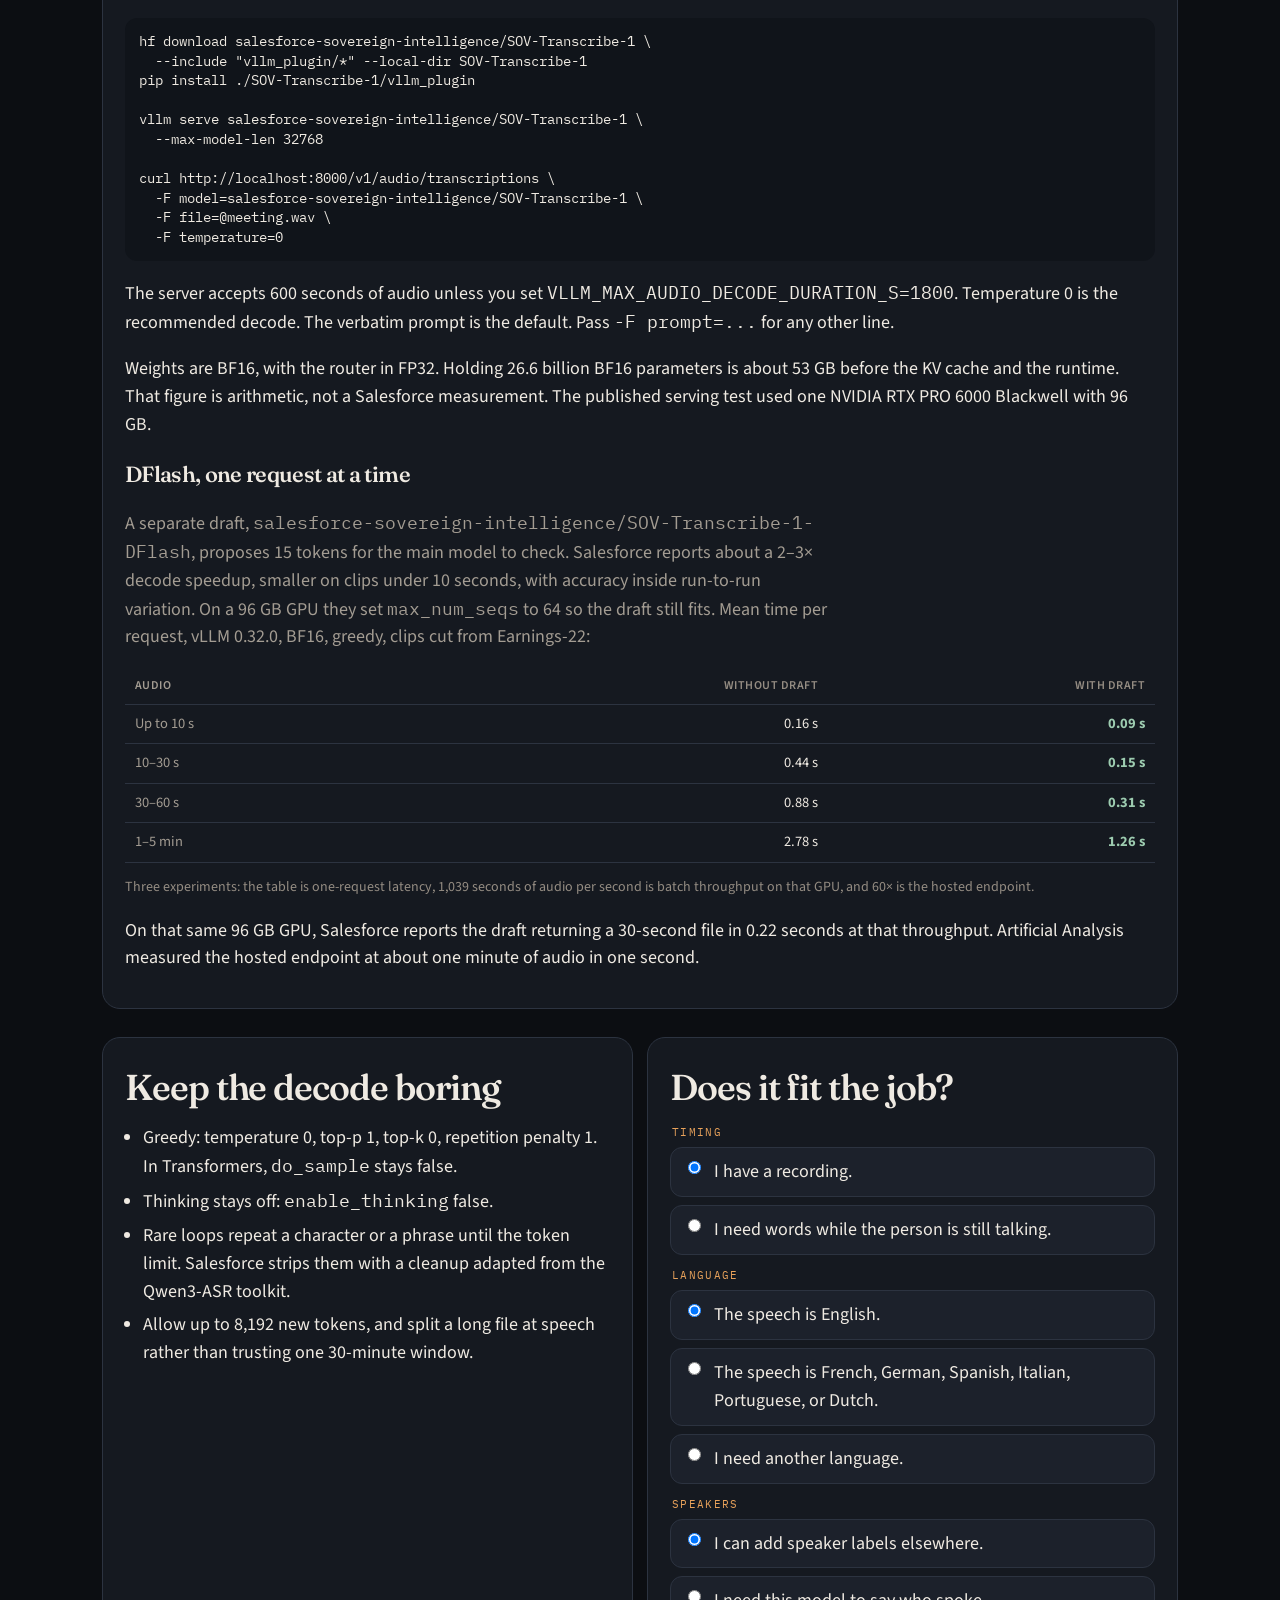
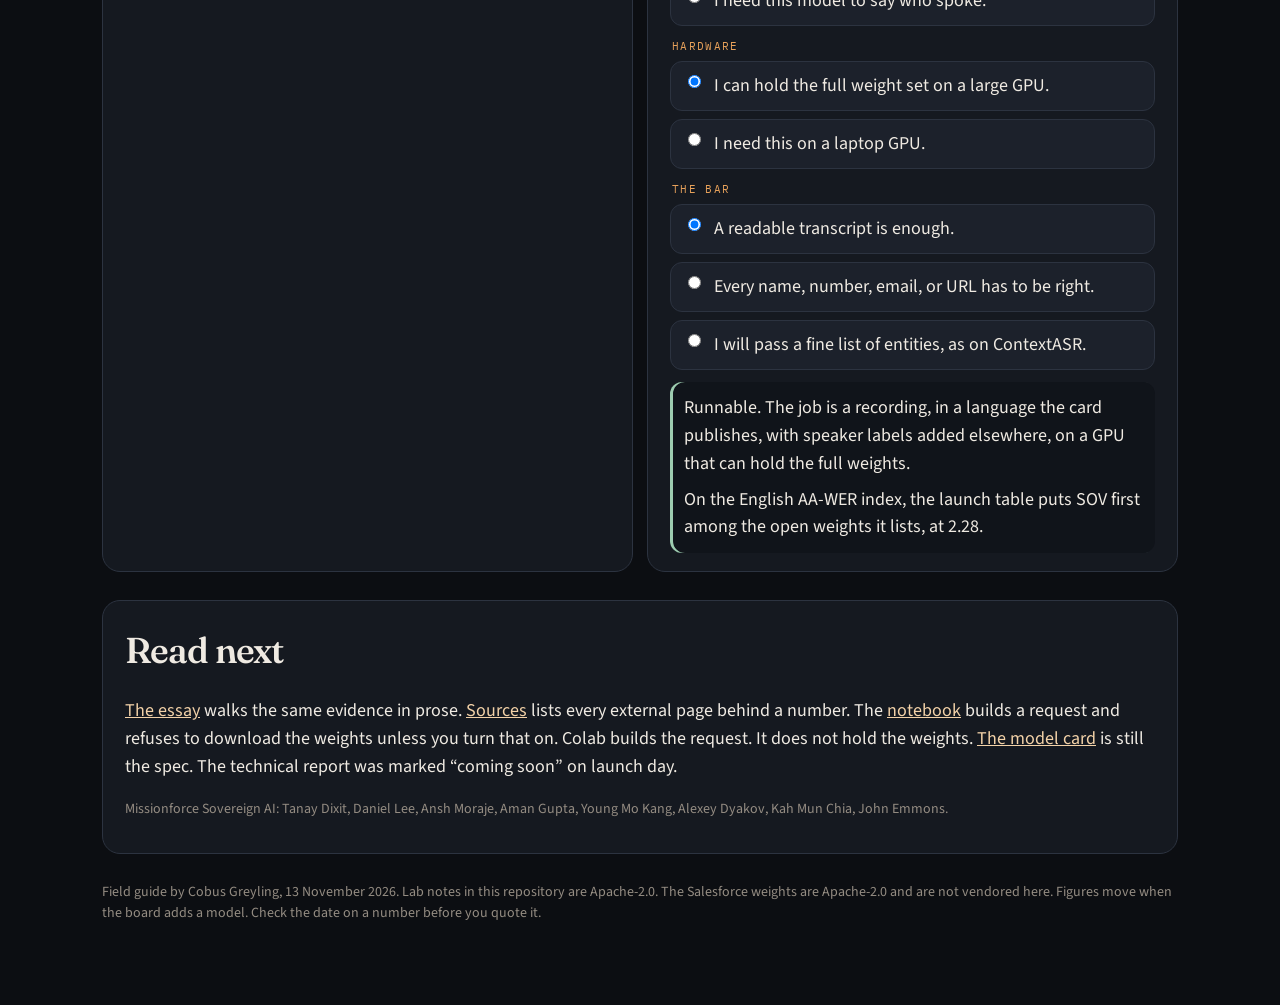
==== commit 08384c53: "Lock the launch table to the model card and fix how the guide is read. The site now serves the essay" ====
--- a/index.html
+++ b/index.html
@@ -8,6 +8,12 @@
   <meta property="og:title" content="SOV-Transcribe-1 — a field guide" />
   <meta property="og:description" content="The open-weight transcript you keep. 2.28% AA-WER, where that lead comes from, and where the table is unkind." />
   <meta property="og:type" content="website" />
+  <meta property="og:url" content="https://cobusgreyling.github.io/sov-transcribe-1/" />
+  <meta property="og:image" content="https://cobusgreyling.github.io/sov-transcribe-1/assets/og.png" />
+  <meta property="og:image:width" content="1200" />
+  <meta property="og:image:height" content="630" />
+  <meta name="twitter:card" content="summary_large_image" />
+  <meta name="twitter:image" content="https://cobusgreyling.github.io/sov-transcribe-1/assets/og.png" />
   <link rel="icon" href="assets/favicon.svg" type="image/svg+xml" />
   <link rel="preconnect" href="https://fonts.googleapis.com" />
   <link rel="preconnect" href="https://fonts.gstatic.com" crossorigin />
@@ -23,8 +29,8 @@
       <a href="#prompts">Prompts</a>
       <a href="#run">Run</a>
       <a href="#fit">Fit</a>
-      <a href="BLOG.md">Essay</a>
-      <a href="SOURCES.md">Sources</a>
+      <a href="essay.html">Essay</a>
+      <a href="sources.html">Sources</a>
     </div>
   </nav>
 
@@ -42,6 +48,7 @@
       <div class="stat"><b>4.6B</b><span>active, of 26.6B total</span></div>
       <div class="stat"><b>7</b><span>languages, file in, text out</span></div>
     </section>
+    <p class="note">The card sizes the model at 4.6 billion active parameters. The launch post rounds that to 4 billion and calls it six times smaller than Voxtral Small’s 24 billion active. Against the card’s 4.6 billion, twenty-four billion is about five times, not six. Size a machine from the card.</p>
 
     <section class="panel" id="model">
       <h2>What the weights actually are</h2>
@@ -100,10 +107,12 @@
 
     <section class="panel">
       <h2>The whole launch table</h2>
-      <p class="sub">Read off the benchmark image on the model card. A green figure is the best published cell in that row. Gold is SOV. A dash was empty in the image. Qwen, Granite, and Voxtral were not given Artificial Analysis cells in that graphic.</p>
+      <p class="sub">Read off the benchmark image on the model card. Gold is the SOV column. Bold marks every cell that shares the best score in that row, and the word “best” sits on those cells. A dash was empty in the image. Qwen, Granite, and Voxtral were not given Artificial Analysis cells in that graphic.</p>
       <div class="table-wrap">
         <table id="table"></table>
       </div>
+      <p class="note">The public-set mean is 5.44 for SOV. It is the average of the seven English rows in that group. LibriSpeech is not in the group.</p>
+      <p class="note">The cells were read from the model-card image at commit <code>505d8fae243924c0d8acdc622f7f0abab344eba3</code>. <a href="assets/benchmark-table.png">The vendored image</a> is that file.</p>
       <label class="note" for="row-select">Look at one row</label>
       <div class="toolbar">
         <select id="row-select" aria-label="Benchmark row"></select>
@@ -196,7 +205,8 @@
           <tbody id="latency"></tbody>
         </table>
       </div>
-      <p>Two other speed figures are easy to mix up. On that same 96 GB GPU, Salesforce reports up to 1,039 seconds of audio transcribed per second of wall clock with the draft, and a 30-second file back in 0.22 seconds. Artificial Analysis measured Salesforce’s hosted endpoint at a speed factor of 60×, about one minute of audio in one second. Throughput under batch and a single hosted request are different experiments.</p>
+      <p class="note">Three experiments: the table is one-request latency, 1,039 seconds of audio per second is batch throughput on that GPU, and 60× is the hosted endpoint.</p>
+      <p>On that same 96 GB GPU, Salesforce reports the draft returning a 30-second file in 0.22 seconds at that throughput. Artificial Analysis measured the hosted endpoint at about one minute of audio in one second.</p>
     </section>
 
     <section class="grid-2">
@@ -219,7 +229,8 @@
           </fieldset>
           <fieldset class="fit">
             <legend>Language</legend>
-            <label><input type="radio" name="lang" value="seven" checked /> The speech is in the seven published languages.</label>
+            <label><input type="radio" name="lang" value="en" checked /> The speech is English.</label>
+            <label><input type="radio" name="lang" value="six" /> The speech is French, German, Spanish, Italian, Portuguese, or Dutch.</label>
             <label><input type="radio" name="lang" value="other" /> I need another language.</label>
           </fieldset>
           <fieldset class="fit">
@@ -232,6 +243,12 @@
             <label><input type="radio" name="gpu" value="yes" checked /> I can hold the full weight set on a large GPU.</label>
             <label><input type="radio" name="gpu" value="no" /> I need this on a laptop GPU.</label>
           </fieldset>
+          <fieldset class="fit">
+            <legend>The bar</legend>
+            <label><input type="radio" name="job" value="transcript" checked /> A readable transcript is enough.</label>
+            <label><input type="radio" name="job" value="entities" /> Every name, number, email, or URL has to be right.</label>
+            <label><input type="radio" name="job" value="context" /> I will pass a fine list of entities, as on ContextASR.</label>
+          </fieldset>
         </form>
         <div class="verdict" id="verdict"></div>
       </article>
@@ -239,7 +256,7 @@
 
     <section class="panel">
       <h2>Read next</h2>
-      <p><a href="BLOG.md">The essay</a> walks the same evidence in prose. <a href="SOURCES.md">Sources</a> lists every external page behind a number. The <a href="notebooks/sov_transcribe_1.ipynb">notebook</a> builds a request and refuses to download the weights unless you turn that on. <a href="https://huggingface.co/salesforce-sovereign-intelligence/SOV-Transcribe-1">The model card</a> is still the spec. The technical report was marked “coming soon” on launch day.</p>
+      <p><a href="essay.html">The essay</a> walks the same evidence in prose. <a href="sources.html">Sources</a> lists every external page behind a number. The <a href="notebooks/sov_transcribe_1.ipynb">notebook</a> builds a request and refuses to download the weights unless you turn that on. Colab builds the request. It does not hold the weights. <a href="https://huggingface.co/salesforce-sovereign-intelligence/SOV-Transcribe-1">The model card</a> is still the spec. The technical report was marked “coming soon” on launch day.</p>
       <p class="note">Missionforce Sovereign AI: Tanay Dixit, Daniel Lee, Ansh Moraje, Aman Gupta, Young Mo Kang, Alexey Dyakov, Kah Mun Chia, John Emmons.</p>
     </section>
 
--- a/styles.css
+++ b/styles.css
@@ -5,7 +5,7 @@
   --line: #2c3340;
   --ink: #efeae2;
   --muted: #a39c92;
-  --faint: #6f695f;
+  --faint: #948c82;
   --accent: #e7a15a;
   --accent-2: #f3d2a8;
   --good: #9dccb0;
@@ -216,8 +216,19 @@
 th, td { text-align: right; padding: 8px 10px; border-bottom: 1px solid var(--line); white-space: nowrap; }
 th:first-child, td:first-child { text-align: left; color: var(--muted); }
 th { color: var(--faint); font-weight: 600; font-size: 12px; letter-spacing: 0.04em; text-transform: uppercase; }
-td.best { color: var(--good); font-weight: 700; }
+td.best { font-weight: 700; }
+td.best:not(.sov) { color: var(--good); }
 td.sov { color: var(--accent-2); }
+td .mark {
+  margin-left: 6px;
+  font-family: var(--mono);
+  font-size: 10px;
+  font-weight: 500;
+  letter-spacing: 0.08em;
+  text-transform: uppercase;
+  color: var(--good);
+}
+td:first-child { white-space: normal; }
 tr.group td {
   text-align: left;
   color: var(--ink);
@@ -284,8 +295,14 @@
   border-radius: 12px;
   background: #10141a;
 }
+.verdict p { margin: 0 0 8px; }
+.verdict p:last-child { margin-bottom: 0; }
 .verdict.yes { box-shadow: inset 3px 0 0 var(--good); }
+.verdict.mix { box-shadow: inset 3px 0 0 var(--accent); }
 .verdict.no { box-shadow: inset 3px 0 0 var(--warn); }
+.prose h1 { font-size: clamp(36px, 5vw, 56px); }
+.prose h2 { margin-top: 1.3em; }
+.prose p, .prose li { max-width: 42rem; }
 
 pre, code { font-family: var(--mono); }
 code { word-break: break-word; }
